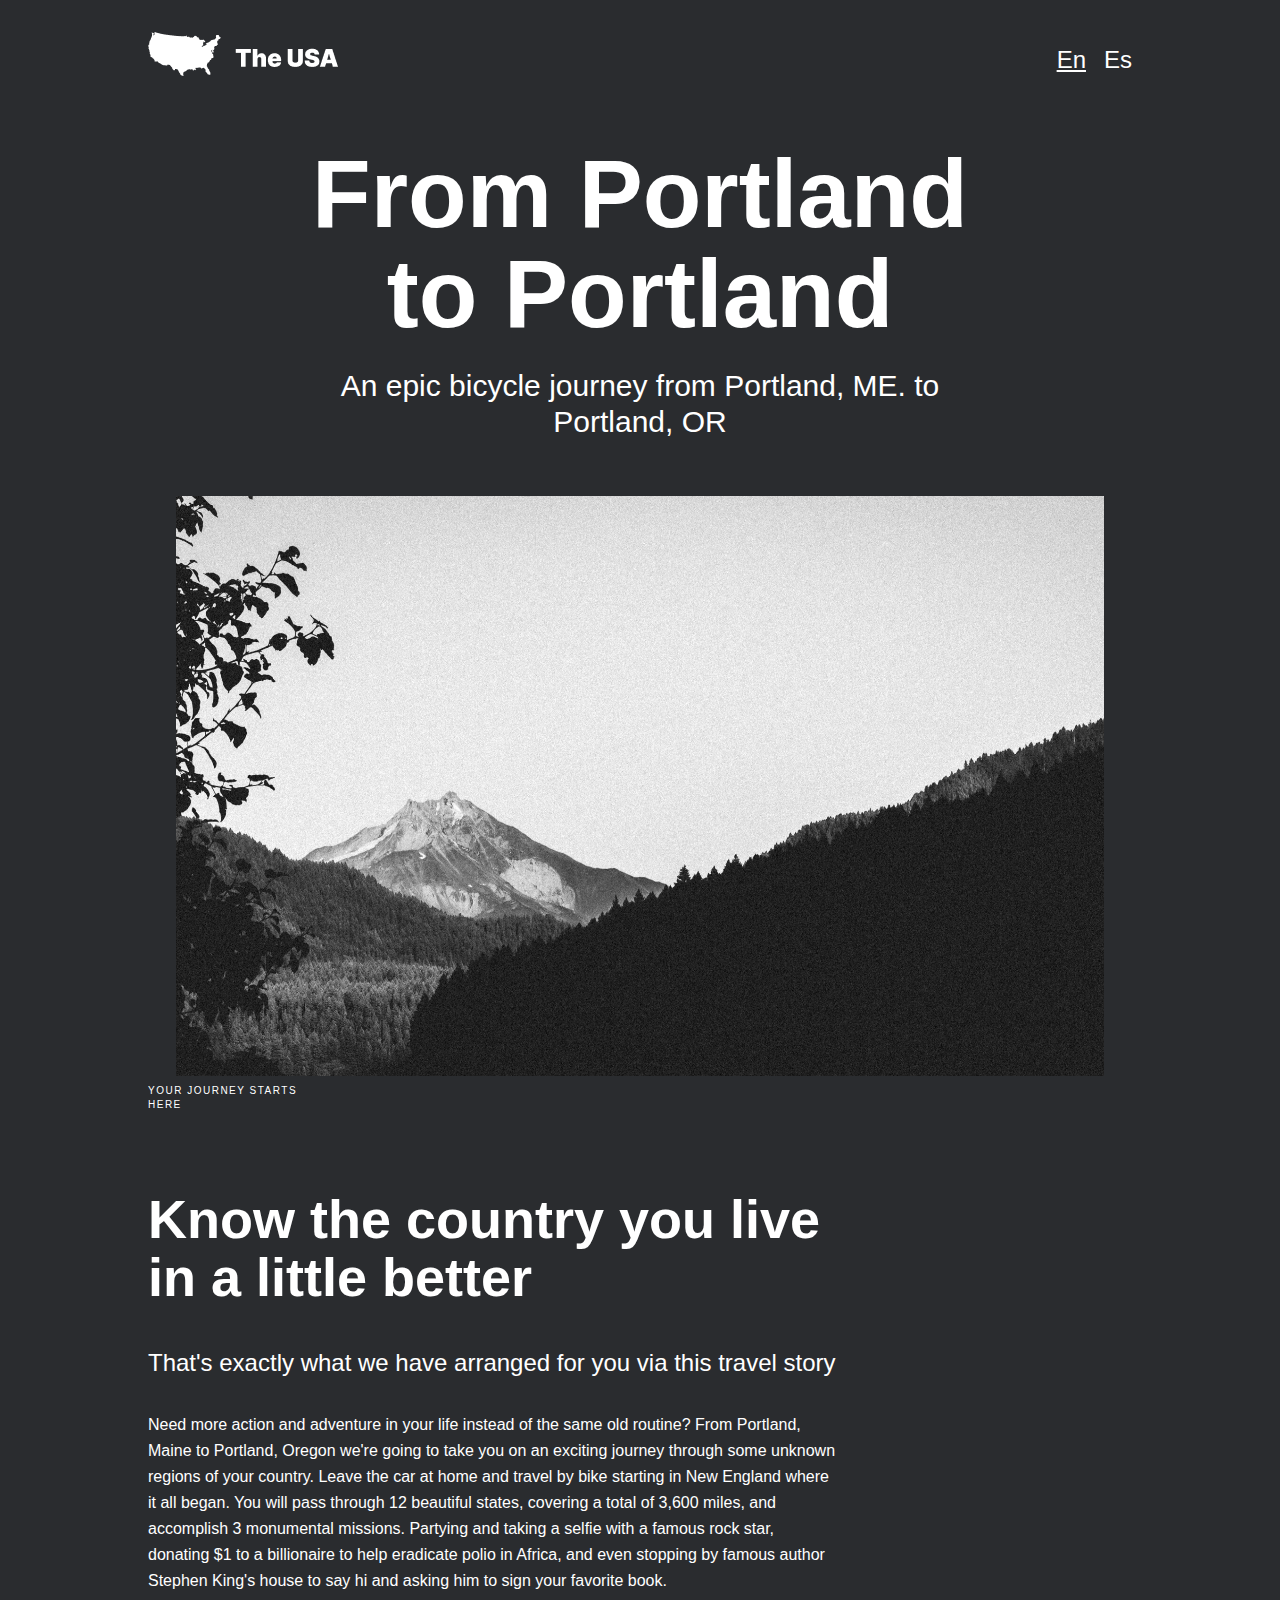
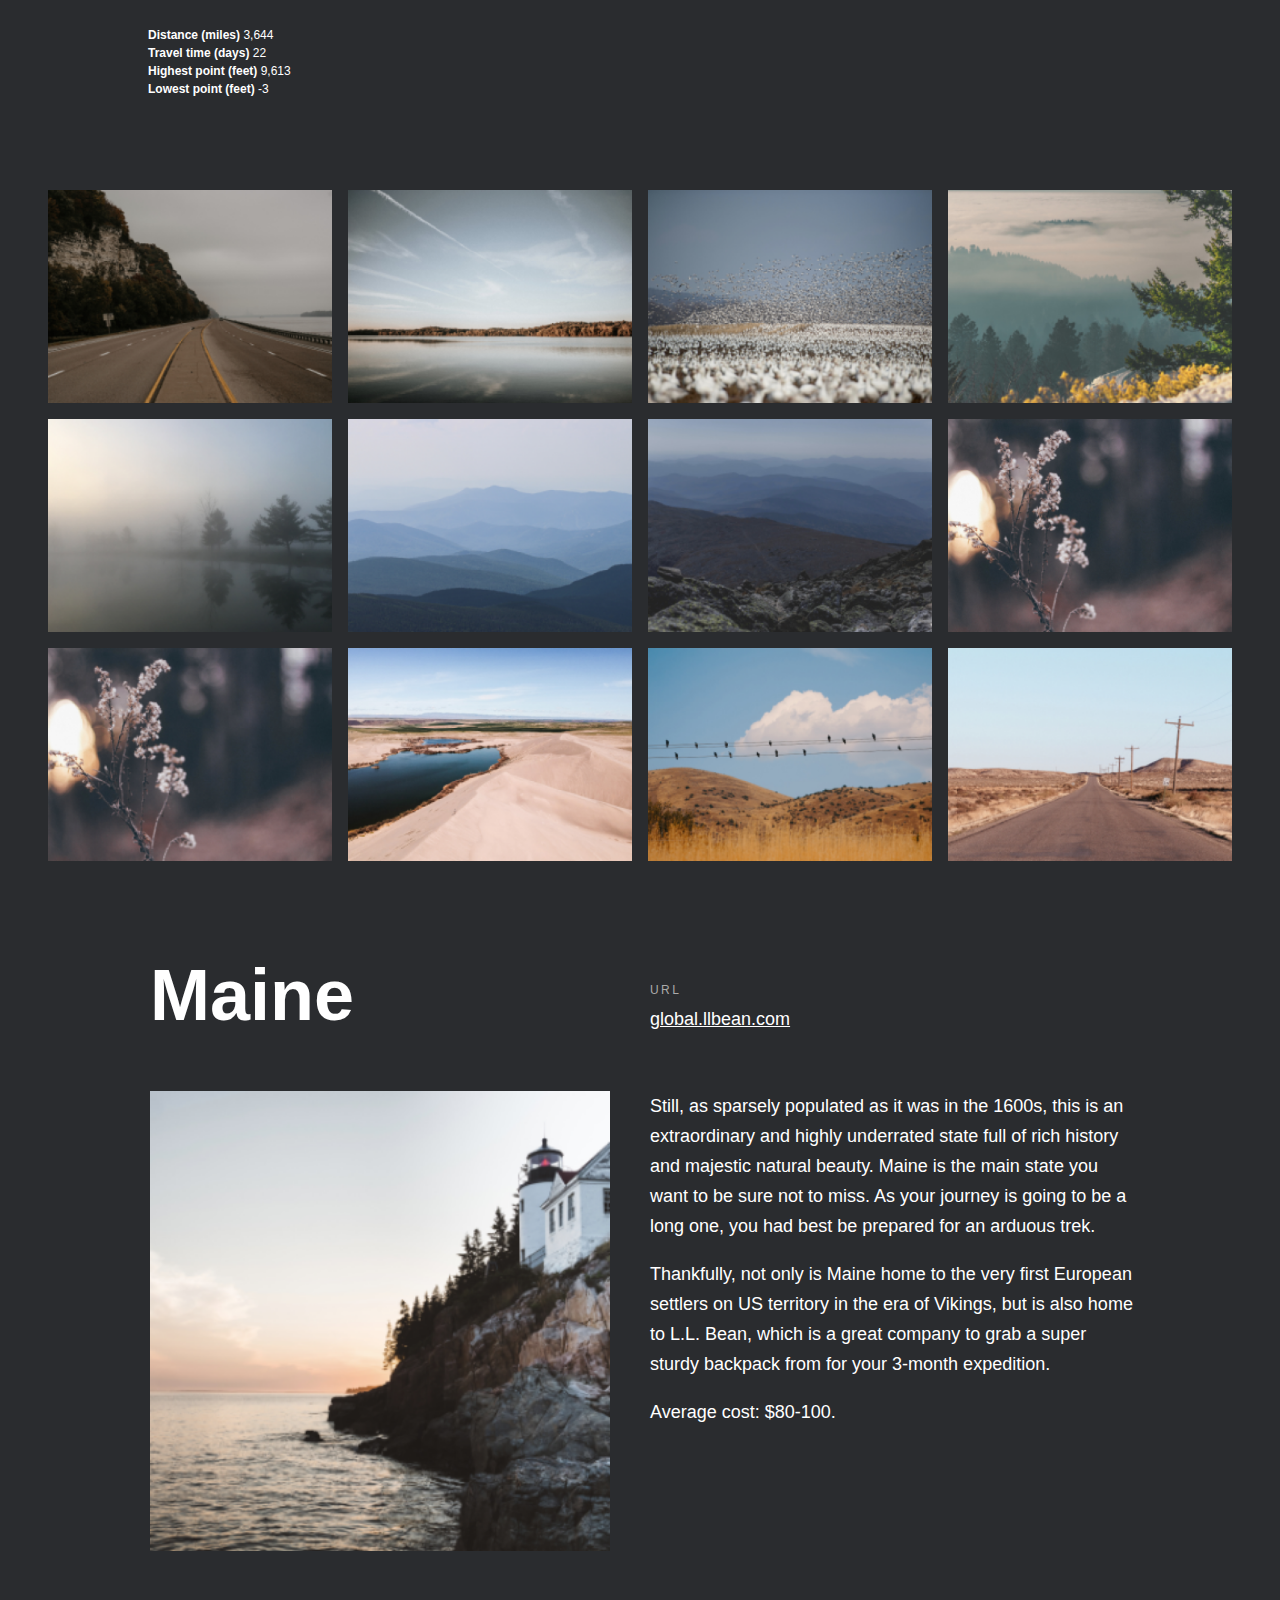
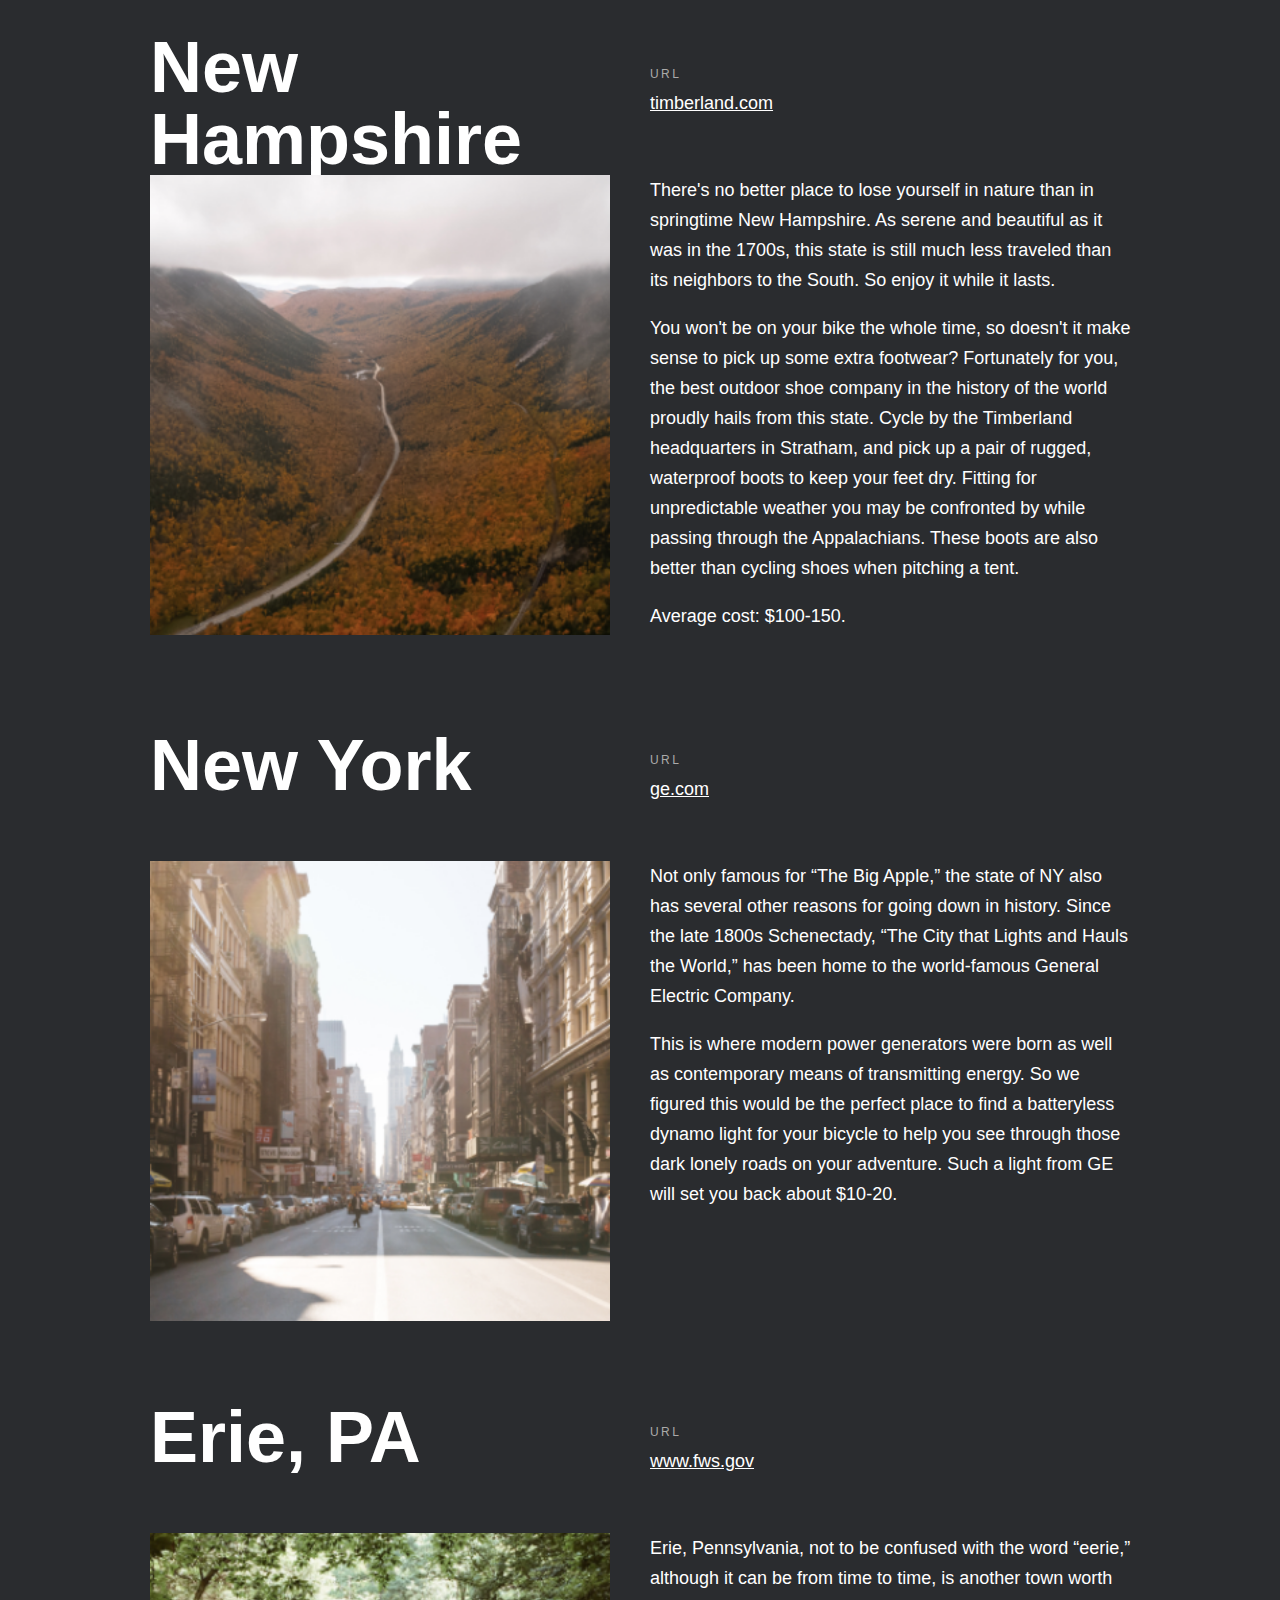
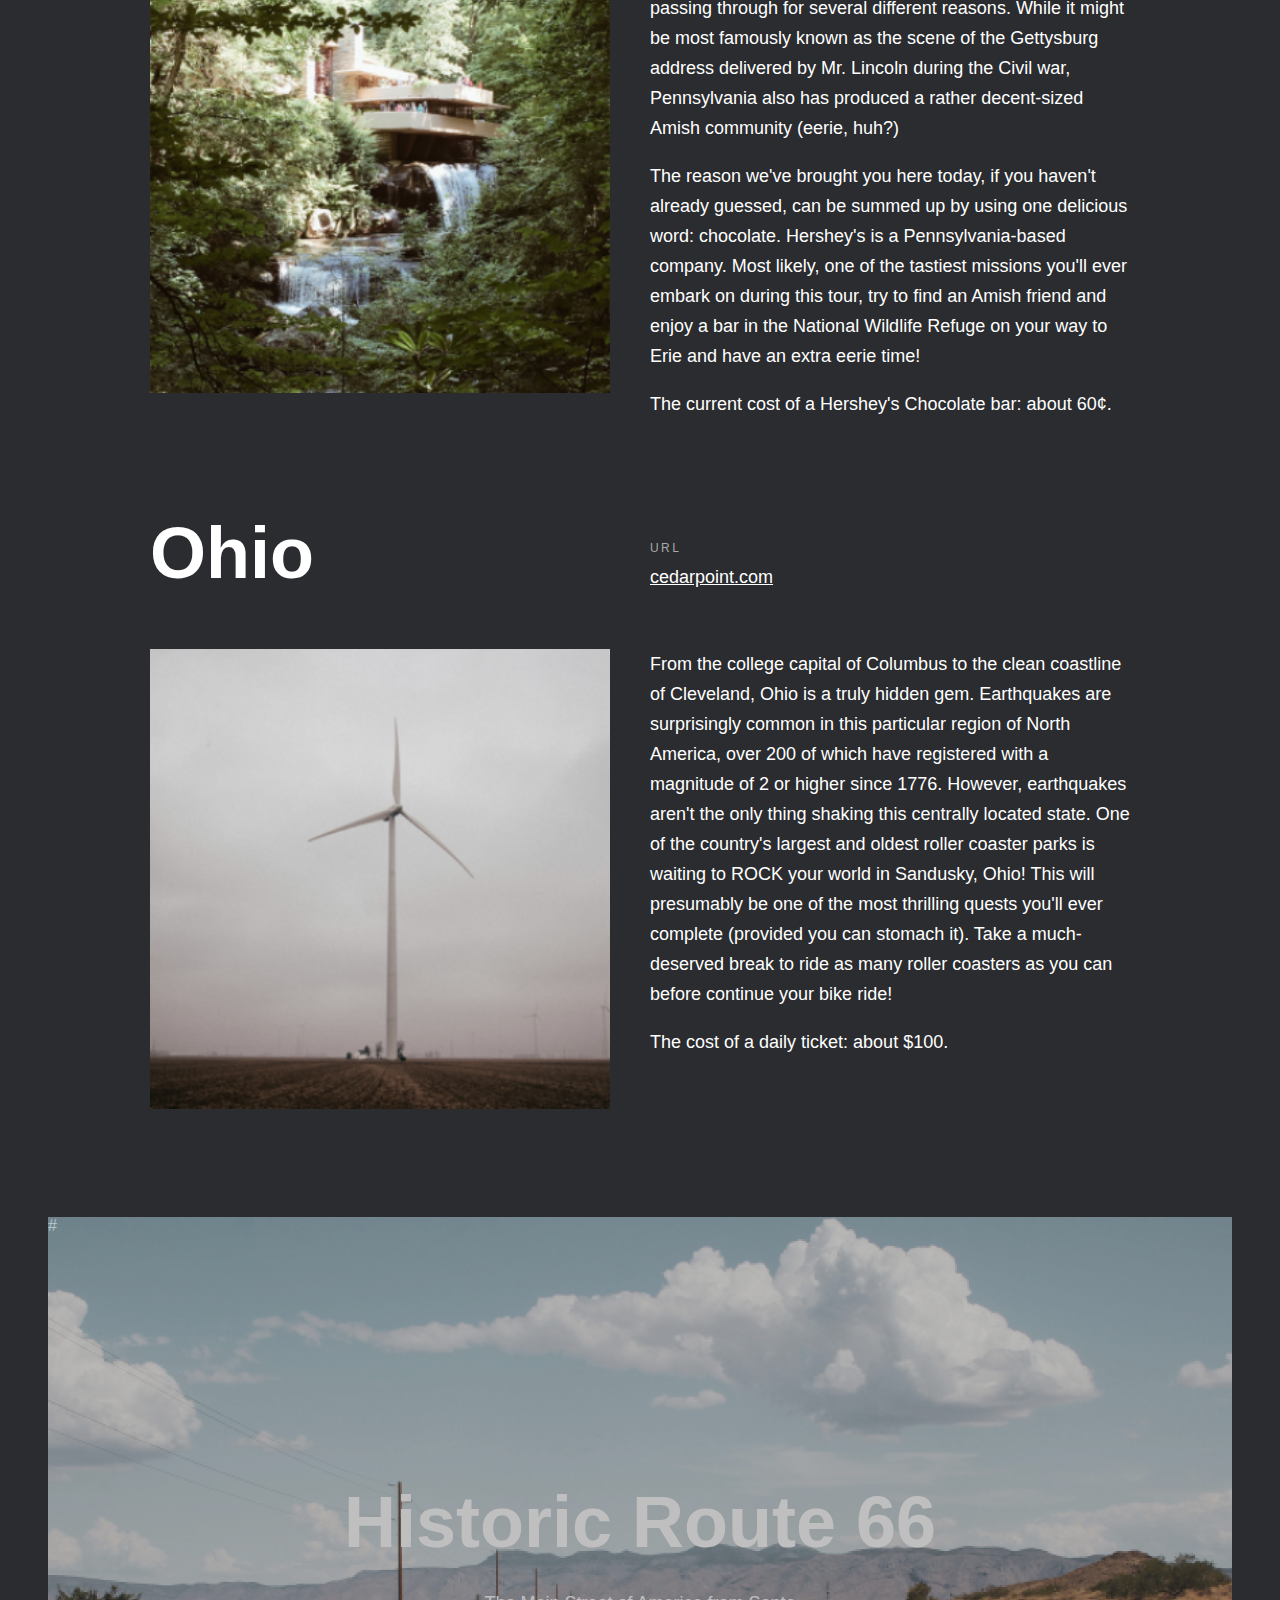
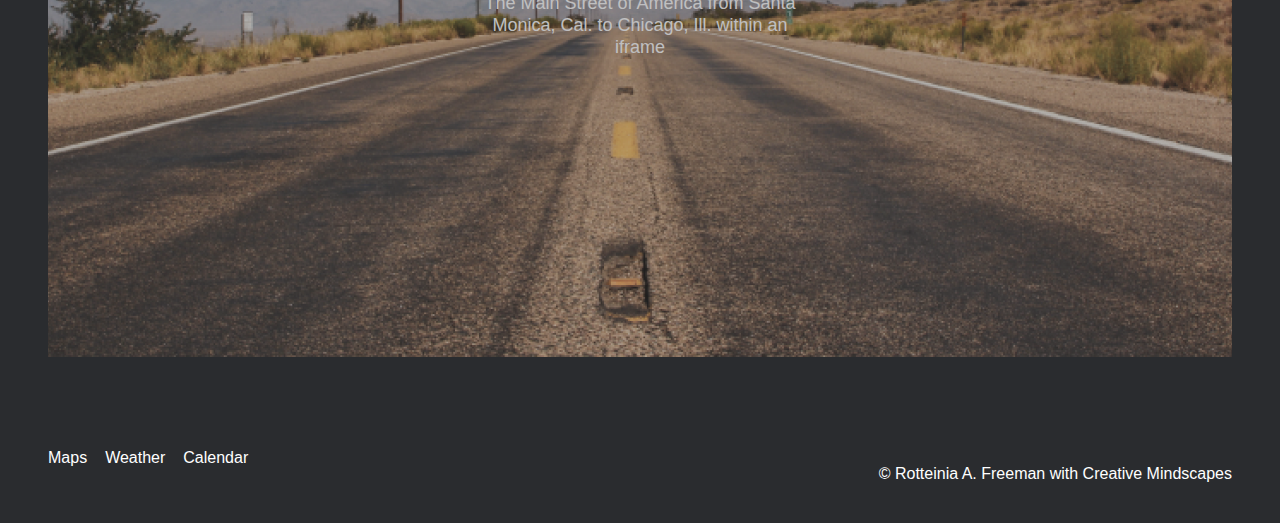
==== index.html @ 41d6a89d "First Commit" ====
<!DOCTYPE html>
<html lang="en">
<head>
  <meta charset="UTF-8">
  <meta name="viewport" content="width=device-width, initial-scale=1.0">
  <meta name="description" content="Practicum by Yandex Project 3">
  <meta name="author" content="Rotteinia A. Freeman">
  <title>From Portland to Portland</title>
  <link rel="stylesheet" href="/vendor/normalize.css">
  <link rel="stylesheet" href="./pages/index.css">
</head>
<!--PAGE complete -->
<body class="page">
<!--HEADER SECTION complete-->
 <header class="header">
      <img src="./images/logo.png" class="header__logo" alt="United States">
      <ul class="header__lang">
        <li><a href="#" class="header__lang_link header__lang_link-active">En </a></li>
        <li><a href="#" class="header__lang_link">Es</a></li>
      </ul>
  </header>
<!--CONTENT SECTION complete-->
  <main>
    <section class="lead">
      <h1 class="lead__title">From Portland to Portland</h1>
      <p class="lead__subtitle">An epic bicycle journey from Portland, ME. to Portland, OR</p>
      <img class="lead__image" alt="Mountain Picture" src="./images/lead__image.jpg">
      <p class="lead__caption">YOUR JOURNEY STARTS HERE</p>
    </section>
<!--INTRO SECTION complete-->
    <section class="intro">
      <h2 class="intro__title">Know the country you live in a little better</h2>
      <p class="intro__subtitle">That's exactly what we have arranged for you via this travel story</p>
      <p class="intro__text">Need more action and adventure in your life instead of the same old routine? From 
              Portland, Maine to Portland, Oregon we're going to take you on an exciting journey through 
              some unknown regions of your country. Leave the car at home and travel by bike starting 
              in New England where it all began. You will pass through 12 beautiful states, covering a total 
              of 3,600 miles, and accomplish 3 monumental missions. Partying and taking a selfie with a famous 
              rock star, donating $1 to a billionaire to help eradicate polio in Africa, and even stopping by famous 
              author Stephen King's house to say hi and asking him to sign your favorite book.</p>
      <ul class="intro__list">
        <li class="intro__list-item"><span class="intro__list-item_bold">Distance (miles) </span>3,644</li>  
        <li class="intro__list-item"><span class="intro__list-item_bold">Travel time (days) </span>22</li>
        <li class="intro__list-item"><span class="intro__list-item_bold">Highest point (feet) </span>9,613</li>
        <li class="intro__list-item"><span class="intro__list-item_bold">Lowest point (feet) </span>-3</li>
      </ul>
    </section>
<!--PHOTO-GRID SECTION fix alt descriptions-->
    <section class="photo-grid">
      <ul class="photo-grid__list">
        <li class="photo-grid__list-item"><img src="./images/photo-grid1.png" class="photo-grid__image" alt="road by water"></li>
        <li class="photo-grid__list-item"><img src="./images/photo-grid2.png" class="photo-grid__image" alt="landscape across the water"></li>
        <li class="photo-grid__list-item"><img src="./images/photo-grid3.png" class="photo-grid__image" alt="flock of birds"></li>
        <li class="photo-grid__list-item"><img src="./images/photo-grid4.png" class="photo-grid__image" alt="mountain forest landscape"></li>
        <li class="photo-grid__list-item"><img src="./images/photo-grid5.png" class="photo-grid__image" alt="foggy trees in the distance"></li>
        <li class="photo-grid__list-item"><img src="./images/photo-grid6.png" class="photo-grid__image" alt="foggy mountains in the distance"></li>
        <li class="photo-grid__list-item"><img src="./images/photo-grid7.png" class="photo-grid__image" alt="mountain landscape"></li>
        <li class="photo-grid__list-item"><img src="./images/photo-grid8.png" class="photo-grid__image" alt="close up of a flowering branch"></li>
        <li class="photo-grid__list-item"><img src="./images/photo-grid9.png" class="photo-grid__image" alt="rolling hills landscape"></li>
        <li class="photo-grid__list-item"><img src="./images/photo-grid10.png" class="photo-grid__image" alt="oasis landscape"></li>
        <li class="photo-grid__list-item"><img src="./images/photo-grid11.png" class="photo-grid__image" alt="birds on a telephone wire"></li>
        <li class="photo-grid__list-item"><img src="./images/photo-grid12.png" class="photo-grid__image" alt="road leading into the distance"></li>
      </ul>
    </section>
<!--PLACES SECTION FIX-->
<section class="places">
  <ul class="places__list">
      <li class="place">         
          <h2 class="place__title">Maine</h2>
          <div class="place__website">
              <span class="place__website_heading">url</span>
              <a class="place__website_link" target="_blank" href="https://global.llbean.com/shop/L.L.Bean-Continental-Rucksack/122952.html?bc=50-816&csp=f&feat=816-GN1">global.llbean.com</a>
          </div>
          <img class="place__image" src="./images/places-maine.png" alt="Maine">
          <div class="place__description">
              <p class="place__paragraph">Still, as sparsely populated as it was in the 1600s, this is an extraordinary and highly underrated state full of rich history and majestic natural beauty. Maine is the main state you want to be sure not to miss. As your journey is going to be a long one, you had best be prepared for an arduous trek.</p>
              <p class="place__paragraph">Thankfully, not only is Maine home to the very first European settlers on US territory in the era of Vikings, but is also home to L.L. Bean, which is a great company to grab a super sturdy backpack from for your 3-month expedition.</p>
              <p class="place__paragraph">Average cost: $80-100.</p>
          </div>
      </li> 
      <li class="place">
          <h2 class="place__title">New Hampshire</h2>
          <div class="place__website">
              <span class="place__website_heading">url</span>
              <a class="place__website_link" target="_blank" href="https://www.timberland.com/timberlandpro.html">timberland.com</a>
          </div>
          <img class="place__image" src="./images/places-newhampshire.png" alt="New Hampshire">
          <div class="place__description">
              <p class="place__paragraph">There's no better place to lose yourself in nature than in springtime New Hampshire. As serene and beautiful as it was in the 1700s, this state is still much less traveled than its neighbors to the South. So enjoy it while it lasts.</p>
              <p class="place__paragraph">You won't be on your bike the whole time, so doesn't it make sense to pick up some extra footwear? Fortunately for you, the best outdoor shoe company in the history of the world proudly hails from this state. Cycle by the Timberland headquarters in Stratham, and pick up a pair of rugged, waterproof boots to keep your feet dry. Fitting for unpredictable weather you may be confronted by while passing through the Appalachians. These boots are also better than cycling shoes when pitching a tent.</p>
              <p class="place__paragraph">Average cost: $100-150.</p>
          </div>
      </li>
      <li class="place">
          <h2 class="place__title">New York</h2>
          <div class="place__website">
              <span class="place__website_heading">url</span>
              <a href="https://www.ge.com/about-us" class="place__website_link" target="_blank">ge.com</a>
          </div>
          <img class="place__image" src="./images/places-newyork.png" alt="New York">
          <div class="place__description">
              <p class="place__paragraph">Not only famous for “The Big Apple,” the state of NY also has several other reasons for going down in history. Since the late 1800s Schenectady, “The City that Lights and Hauls the World,” has been home to the world-famous General Electric Company.</p>
              <p class="place__paragraph">This is where modern power generators were born as well as contemporary means of transmitting energy. So we figured this would be the perfect place to find a batteryless dynamo light for your bicycle to help you see through those dark lonely roads on your adventure. Such a light from GE will set you back about $10-20.</p>
          </div>
      </li>
      <li class="place">
          <h2 class="place__title">Erie, PA</h2>
          <div class="place__website">
              <span class="place__website_heading">url</span>
              <a href="https://www.fws.gov/refuge/erie" class="place__website_link" target="_blank">www.fws.gov</a>
          </div>
          <img class="place__image" src="./images/places-eriepa.png" alt="Erie, PA">
          <div class="place__description">
              <p class="place__paragraph">Erie, Pennsylvania, not to be confused with the word “eerie,” although it can be from time to time, is another town worth passing through for several different reasons. While it might be most famously known as the scene of the Gettysburg address delivered by Mr. Lincoln during the Civil war, Pennsylvania also has produced a rather decent-sized Amish community (eerie, huh?)</p>
              <p class="place__paragraph">The reason we've brought you here today, if you haven't already guessed, can be summed up by using one delicious word: chocolate. Hershey's is a Pennsylvania-based company. Most likely, one of the tastiest missions you'll ever embark on during this tour, try to find an Amish friend and enjoy a bar in the National Wildlife Refuge on your way to Erie and have an extra eerie time!</p>
              <p class="place__paragraph">The current cost of a Hershey's Chocolate bar: about 60¢.</p>
          </div>
      </li>
      <li class="place">
          <h2 class="place__title">Ohio</h2>
          <div class="place__website">
              <span class="place__website_heading">url</span>
              <a href="https://www.cedarpoint.com" class="place__website_link" target="_blank">cedarpoint.com</a>
          </div>
          <img class="place__image" src="./images/places-ohio.png" alt="Ohio">
          <div class="place__description">
              <p class="place__paragraph">From the college capital of Columbus to the clean coastline of Cleveland, Ohio is a truly hidden gem. Earthquakes are surprisingly common in this particular region of North America, over 200 of which have registered with a magnitude of 2 or higher since 1776. However, earthquakes aren't the only thing shaking this centrally located state. One of the country's largest and oldest roller coaster parks is waiting to ROCK your world in Sandusky, Ohio! This will presumably be one of the most thrilling quests you'll ever complete (provided you can stomach it). Take a much-deserved break to ride as many roller coasters as you can before continue your bike ride!</p>
              <p class="place__paragraph">The cost of a daily ticket: about $100.</p>
          </div>
      </li>
  </ul>
</section>

<!--COVER SECTION-->
    <section class="cover">
      <a href="https://www.nps.gov/nr/travel/route66/maps66.html" class="cover__item" target="blank">
        <h2 class="cover__title">Historic Route 66</h2>
        <p class="cover__paragraph">The Main Street of America from Santa Monica, Cal. to Chicago, Ill. within an iframe</p>
      </a>  
      </section>
  </main>
<!--FOOTER SECTION--> 
  <footer class="footer">
    <nav>
      <ul class="footer__links">
        <li class="footer__list-item"><a href="https://yandex.com/maps" class="footer__list-item_link">Maps</a>
        </li>
        <li class="footer__list-item"><a href="https://yandex.com/weather/moscow" class="footer__list-item_link">Weather</a>
        </li>
        <li class="footer__list-item"><a href="https://www.any.do/" class="footer__list-item_link">Calendar</a>
        </li>
      </ul>
    </nav>
    <p class="footer__copyright">&copy; Rotteinia A. Freeman with Creative Mindscapes</p>
  </footer>
</body>
</html>
---- pages/index.css ----
@import url('../vendor/normalize.css');
@import url('../vendor/fonts/fonts.css');
@import url('../blocks/header/header.css');
@import url('../blocks/lead/lead.css');
@import url('../blocks/intro/intro.css');
@import url('../blocks/photo-grid/photo-grid.css');
@import url('../blocks/link/link.css');
@import url('../blocks/place/place.css');
@import url('../blocks/places/places.css');
@import url('../blocks/page/page.css');
@import url('../blocks/cover/cover.css');
@import url('../blocks/footer/footer.css');
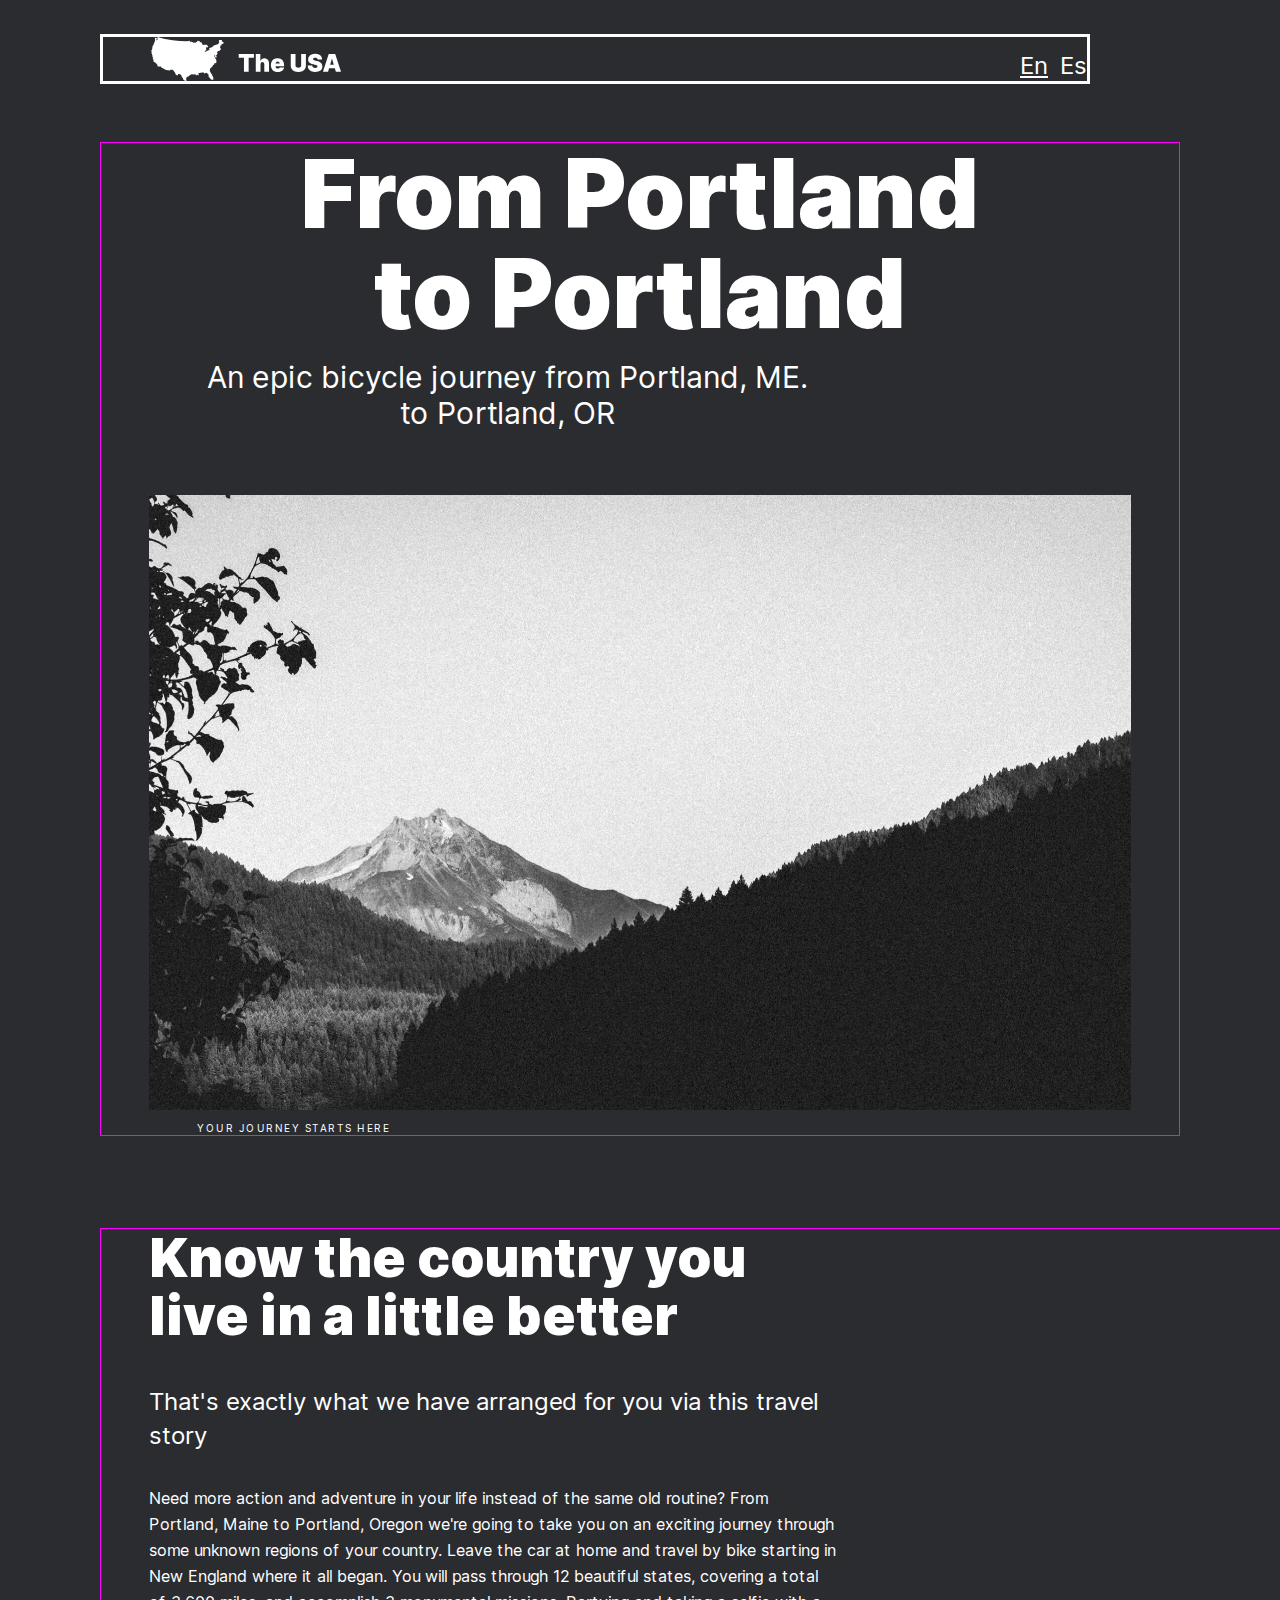
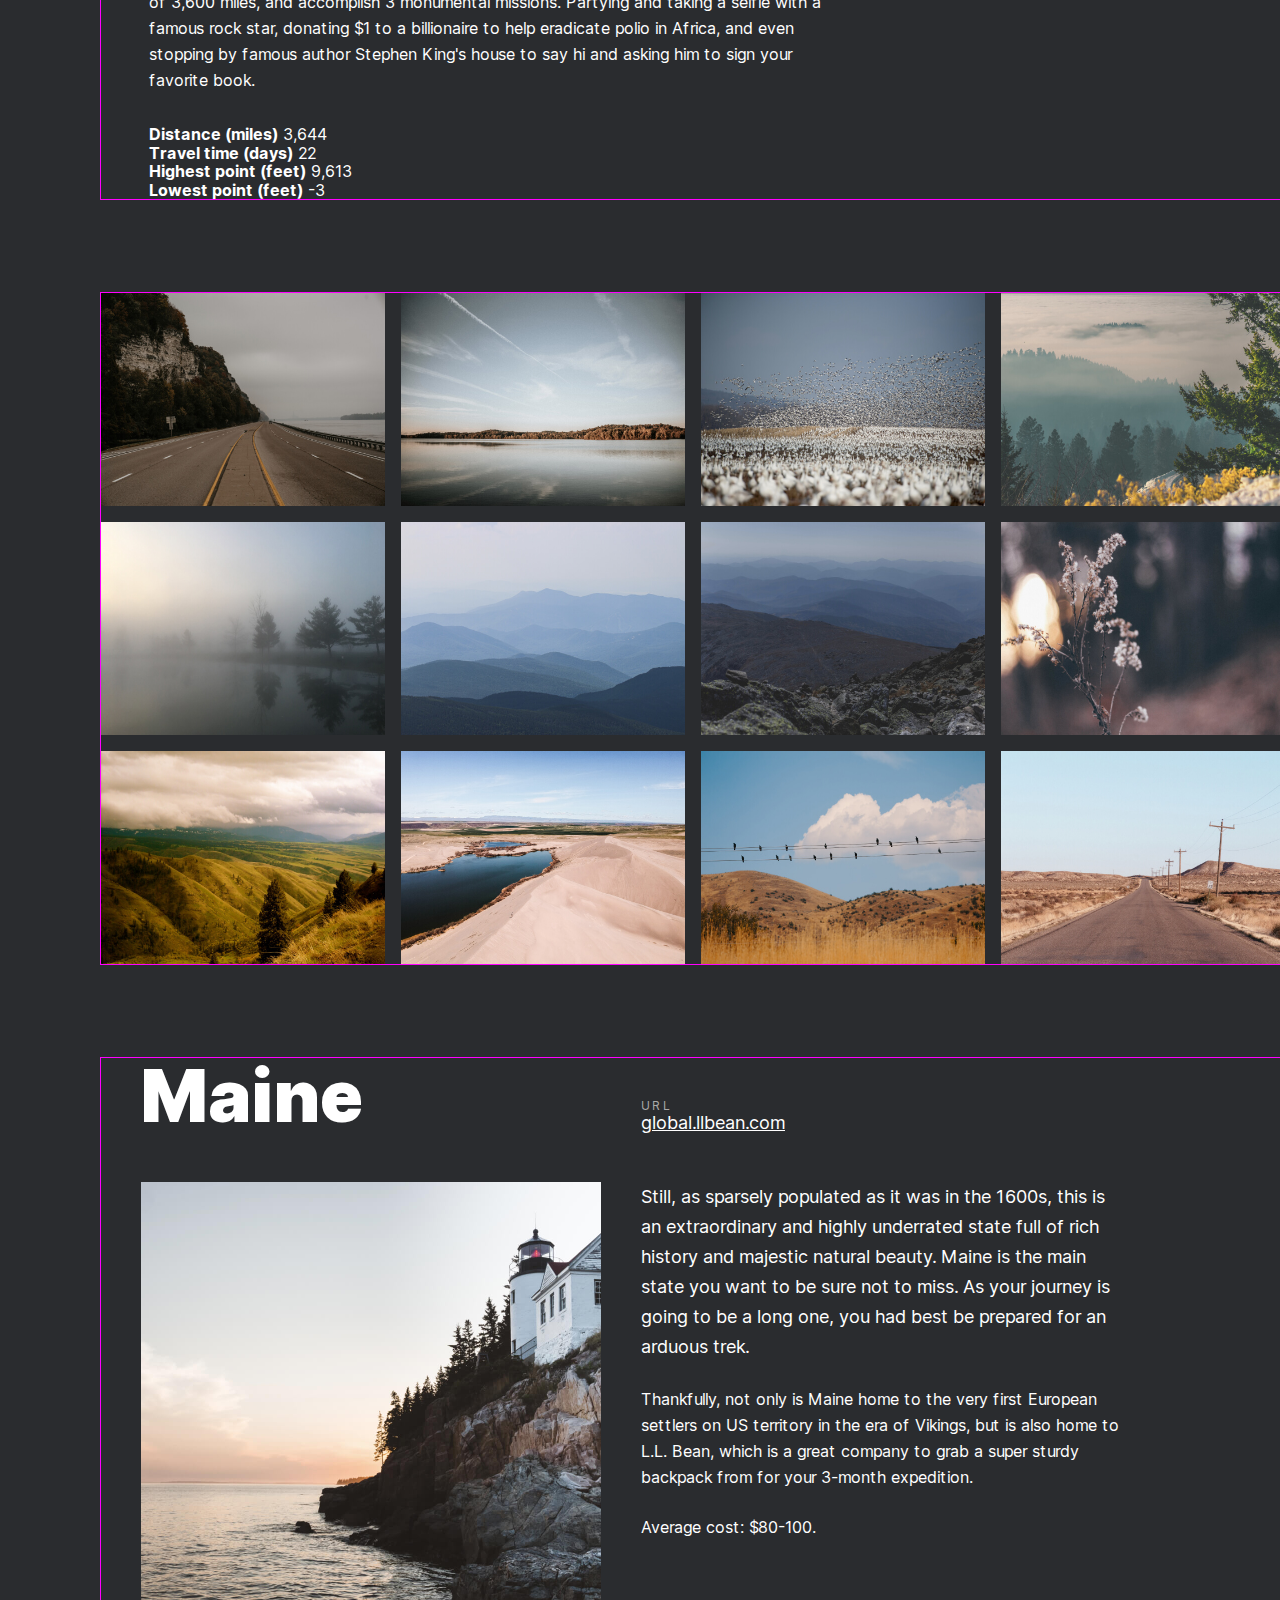
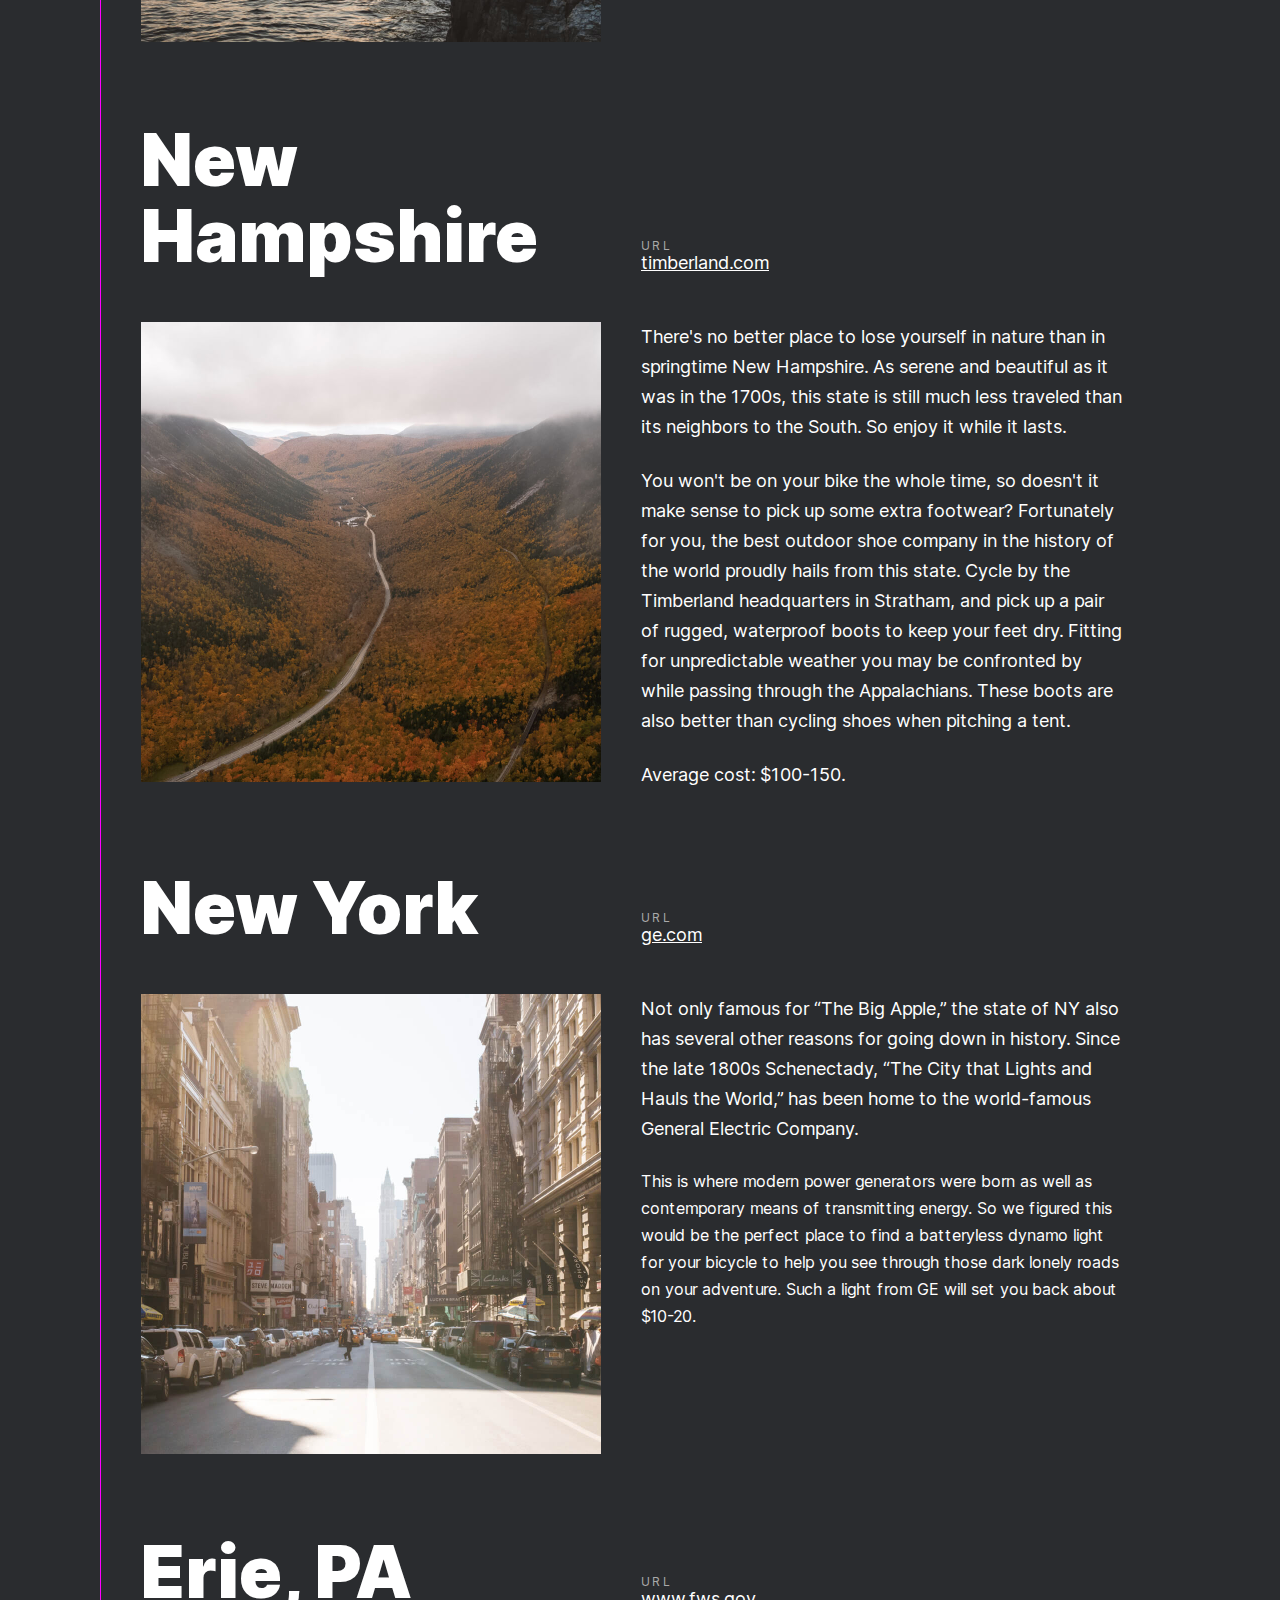
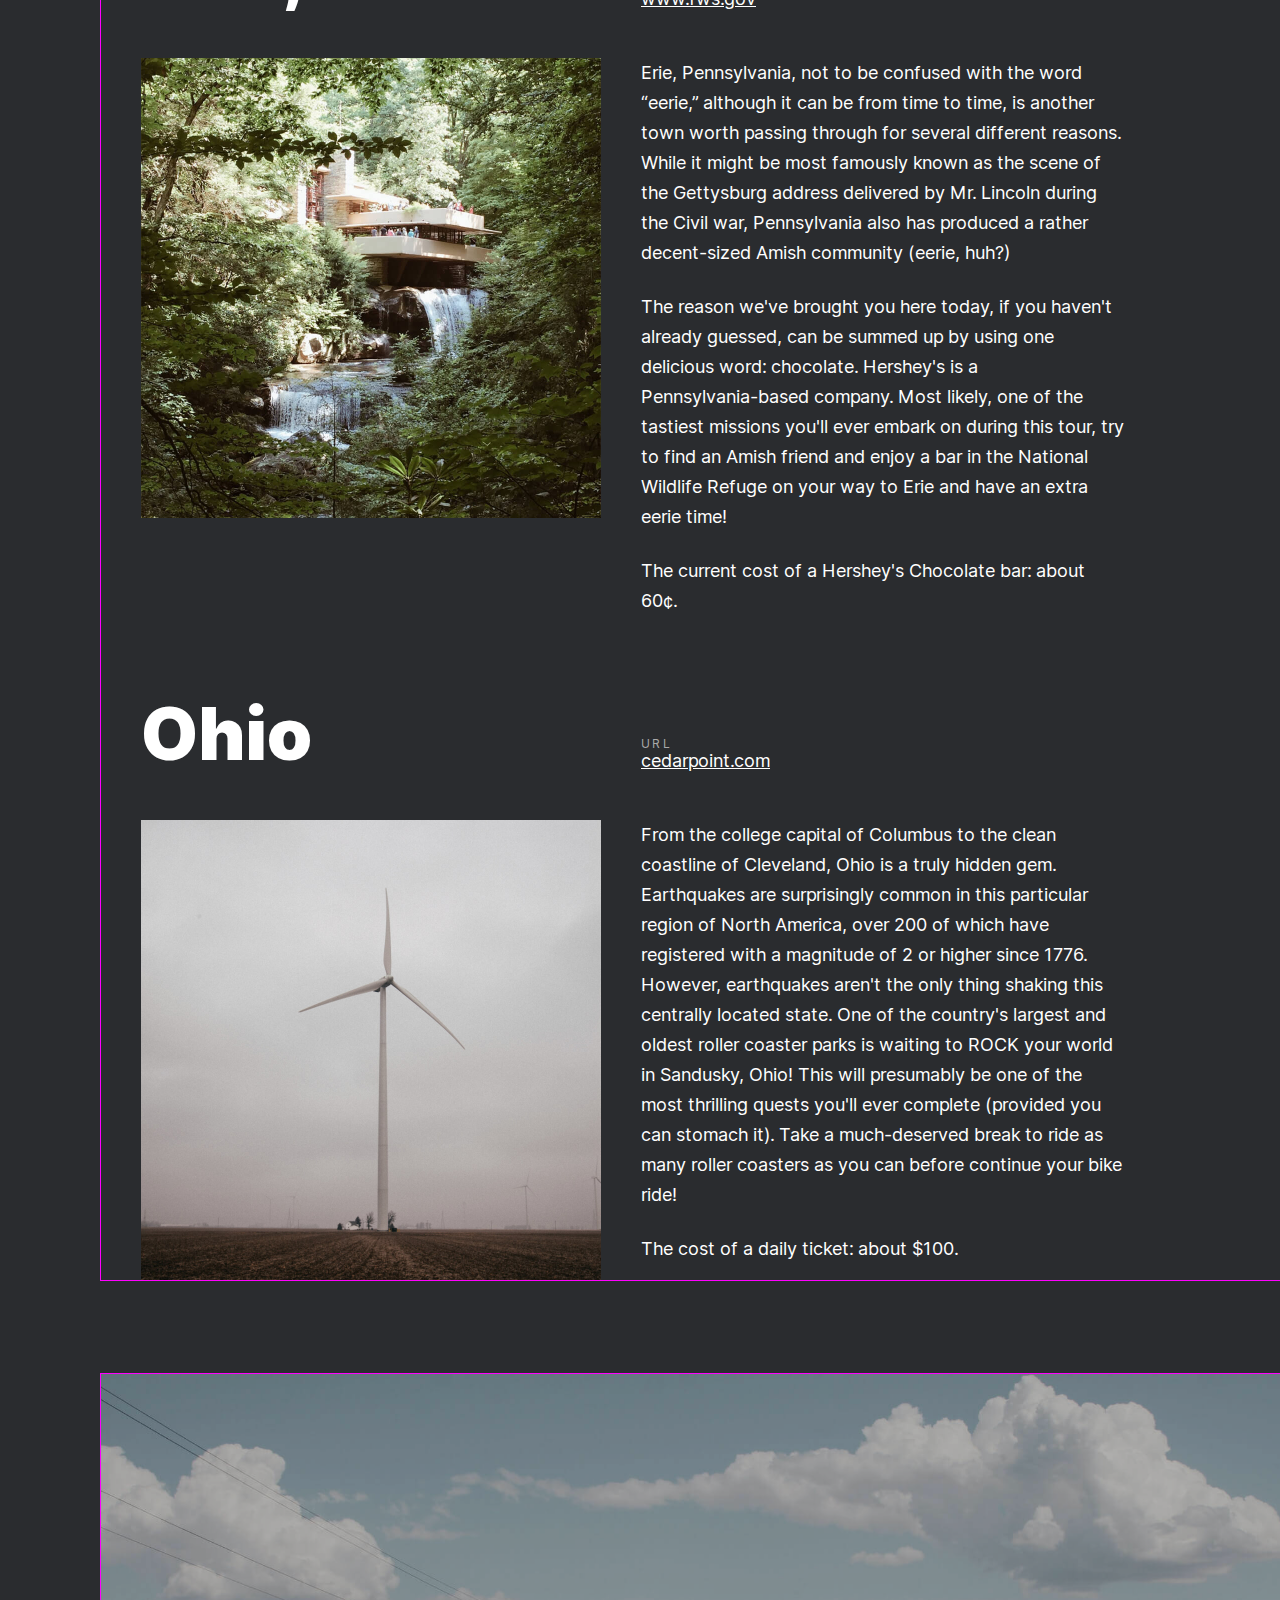
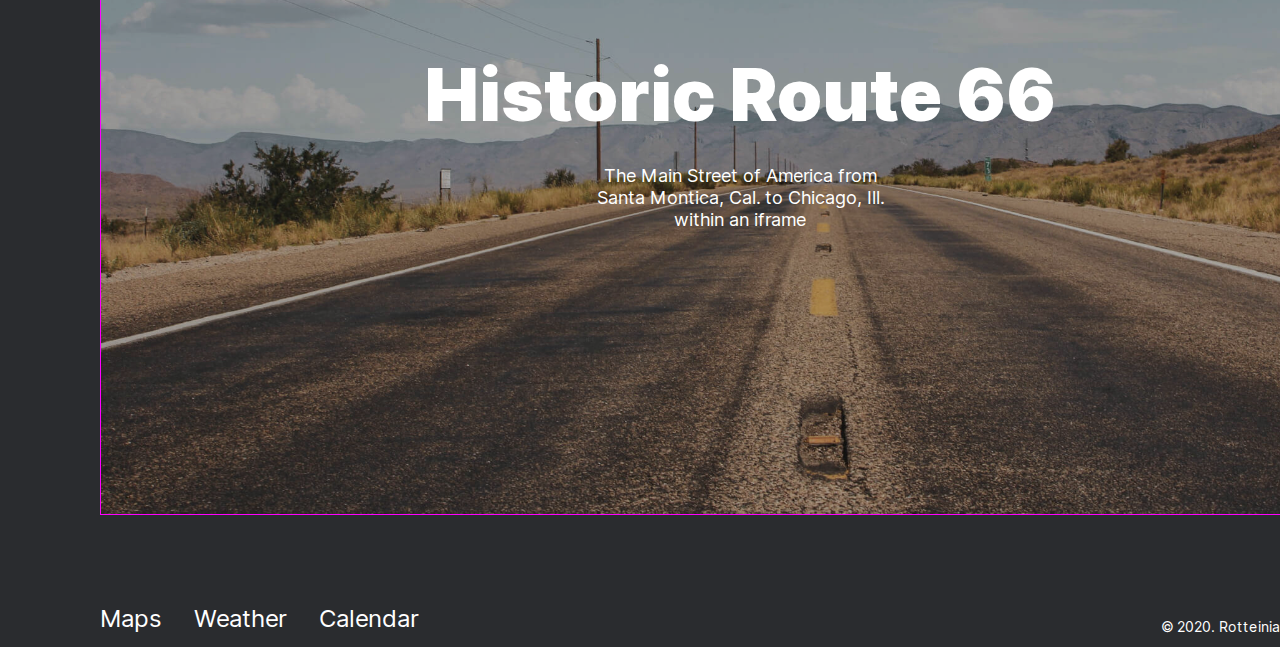
==== commit 35132991: "2nd commit" ====
--- a/index.html
+++ b/index.html
@@ -1,157 +1,156 @@
 <!DOCTYPE html>
-<html lang="en">
-<head>
-  <meta charset="UTF-8">
-  <meta name="viewport" content="width=device-width, initial-scale=1.0">
-  <meta name="description" content="Practicum by Yandex Project 3">
-  <meta name="author" content="Rotteinia A. Freeman">
-  <title>From Portland to Portland</title>
-  <link rel="stylesheet" href="/vendor/normalize.css">
-  <link rel="stylesheet" href="./pages/index.css">
-</head>
-<!--PAGE complete -->
-<body class="page">
-<!--HEADER SECTION complete-->
- <header class="header">
-      <img src="./images/logo.png" class="header__logo" alt="United States">
-      <ul class="header__lang">
-        <li><a href="#" class="header__lang_link header__lang_link-active">En </a></li>
-        <li><a href="#" class="header__lang_link">Es</a></li>
-      </ul>
-  </header>
-<!--CONTENT SECTION complete-->
-  <main>
-    <section class="lead">
-      <h1 class="lead__title">From Portland to Portland</h1>
-      <p class="lead__subtitle">An epic bicycle journey from Portland, ME. to Portland, OR</p>
-      <img class="lead__image" alt="Mountain Picture" src="./images/lead__image.jpg">
-      <p class="lead__caption">YOUR JOURNEY STARTS HERE</p>
-    </section>
-<!--INTRO SECTION complete-->
-    <section class="intro">
-      <h2 class="intro__title">Know the country you live in a little better</h2>
-      <p class="intro__subtitle">That's exactly what we have arranged for you via this travel story</p>
-      <p class="intro__text">Need more action and adventure in your life instead of the same old routine? From 
-              Portland, Maine to Portland, Oregon we're going to take you on an exciting journey through 
-              some unknown regions of your country. Leave the car at home and travel by bike starting 
-              in New England where it all began. You will pass through 12 beautiful states, covering a total 
-              of 3,600 miles, and accomplish 3 monumental missions. Partying and taking a selfie with a famous 
-              rock star, donating $1 to a billionaire to help eradicate polio in Africa, and even stopping by famous 
-              author Stephen King's house to say hi and asking him to sign your favorite book.</p>
-      <ul class="intro__list">
-        <li class="intro__list-item"><span class="intro__list-item_bold">Distance (miles) </span>3,644</li>  
-        <li class="intro__list-item"><span class="intro__list-item_bold">Travel time (days) </span>22</li>
-        <li class="intro__list-item"><span class="intro__list-item_bold">Highest point (feet) </span>9,613</li>
-        <li class="intro__list-item"><span class="intro__list-item_bold">Lowest point (feet) </span>-3</li>
-      </ul>
-    </section>
-<!--PHOTO-GRID SECTION fix alt descriptions-->
-    <section class="photo-grid">
-      <ul class="photo-grid__list">
-        <li class="photo-grid__list-item"><img src="./images/photo-grid1.png" class="photo-grid__image" alt="road by water"></li>
-        <li class="photo-grid__list-item"><img src="./images/photo-grid2.png" class="photo-grid__image" alt="landscape across the water"></li>
-        <li class="photo-grid__list-item"><img src="./images/photo-grid3.png" class="photo-grid__image" alt="flock of birds"></li>
-        <li class="photo-grid__list-item"><img src="./images/photo-grid4.png" class="photo-grid__image" alt="mountain forest landscape"></li>
-        <li class="photo-grid__list-item"><img src="./images/photo-grid5.png" class="photo-grid__image" alt="foggy trees in the distance"></li>
-        <li class="photo-grid__list-item"><img src="./images/photo-grid6.png" class="photo-grid__image" alt="foggy mountains in the distance"></li>
-        <li class="photo-grid__list-item"><img src="./images/photo-grid7.png" class="photo-grid__image" alt="mountain landscape"></li>
-        <li class="photo-grid__list-item"><img src="./images/photo-grid8.png" class="photo-grid__image" alt="close up of a flowering branch"></li>
-        <li class="photo-grid__list-item"><img src="./images/photo-grid9.png" class="photo-grid__image" alt="rolling hills landscape"></li>
-        <li class="photo-grid__list-item"><img src="./images/photo-grid10.png" class="photo-grid__image" alt="oasis landscape"></li>
-        <li class="photo-grid__list-item"><img src="./images/photo-grid11.png" class="photo-grid__image" alt="birds on a telephone wire"></li>
-        <li class="photo-grid__list-item"><img src="./images/photo-grid12.png" class="photo-grid__image" alt="road leading into the distance"></li>
-      </ul>
-    </section>
-<!--PLACES SECTION FIX-->
-<section class="places">
-  <ul class="places__list">
-      <li class="place">         
-          <h2 class="place__title">Maine</h2>
-          <div class="place__website">
-              <span class="place__website_heading">url</span>
-              <a class="place__website_link" target="_blank" href="https://global.llbean.com/shop/L.L.Bean-Continental-Rucksack/122952.html?bc=50-816&csp=f&feat=816-GN1">global.llbean.com</a>
-          </div>
-          <img class="place__image" src="./images/places-maine.png" alt="Maine">
-          <div class="place__description">
-              <p class="place__paragraph">Still, as sparsely populated as it was in the 1600s, this is an extraordinary and highly underrated state full of rich history and majestic natural beauty. Maine is the main state you want to be sure not to miss. As your journey is going to be a long one, you had best be prepared for an arduous trek.</p>
-              <p class="place__paragraph">Thankfully, not only is Maine home to the very first European settlers on US territory in the era of Vikings, but is also home to L.L. Bean, which is a great company to grab a super sturdy backpack from for your 3-month expedition.</p>
-              <p class="place__paragraph">Average cost: $80-100.</p>
-          </div>
-      </li> 
-      <li class="place">
-          <h2 class="place__title">New Hampshire</h2>
-          <div class="place__website">
-              <span class="place__website_heading">url</span>
-              <a class="place__website_link" target="_blank" href="https://www.timberland.com/timberlandpro.html">timberland.com</a>
-          </div>
-          <img class="place__image" src="./images/places-newhampshire.png" alt="New Hampshire">
-          <div class="place__description">
-              <p class="place__paragraph">There's no better place to lose yourself in nature than in springtime New Hampshire. As serene and beautiful as it was in the 1700s, this state is still much less traveled than its neighbors to the South. So enjoy it while it lasts.</p>
-              <p class="place__paragraph">You won't be on your bike the whole time, so doesn't it make sense to pick up some extra footwear? Fortunately for you, the best outdoor shoe company in the history of the world proudly hails from this state. Cycle by the Timberland headquarters in Stratham, and pick up a pair of rugged, waterproof boots to keep your feet dry. Fitting for unpredictable weather you may be confronted by while passing through the Appalachians. These boots are also better than cycling shoes when pitching a tent.</p>
-              <p class="place__paragraph">Average cost: $100-150.</p>
-          </div>
-      </li>
-      <li class="place">
-          <h2 class="place__title">New York</h2>
-          <div class="place__website">
-              <span class="place__website_heading">url</span>
-              <a href="https://www.ge.com/about-us" class="place__website_link" target="_blank">ge.com</a>
-          </div>
-          <img class="place__image" src="./images/places-newyork.png" alt="New York">
-          <div class="place__description">
-              <p class="place__paragraph">Not only famous for “The Big Apple,” the state of NY also has several other reasons for going down in history. Since the late 1800s Schenectady, “The City that Lights and Hauls the World,” has been home to the world-famous General Electric Company.</p>
-              <p class="place__paragraph">This is where modern power generators were born as well as contemporary means of transmitting energy. So we figured this would be the perfect place to find a batteryless dynamo light for your bicycle to help you see through those dark lonely roads on your adventure. Such a light from GE will set you back about $10-20.</p>
-          </div>
-      </li>
-      <li class="place">
-          <h2 class="place__title">Erie, PA</h2>
-          <div class="place__website">
-              <span class="place__website_heading">url</span>
-              <a href="https://www.fws.gov/refuge/erie" class="place__website_link" target="_blank">www.fws.gov</a>
-          </div>
-          <img class="place__image" src="./images/places-eriepa.png" alt="Erie, PA">
-          <div class="place__description">
-              <p class="place__paragraph">Erie, Pennsylvania, not to be confused with the word “eerie,” although it can be from time to time, is another town worth passing through for several different reasons. While it might be most famously known as the scene of the Gettysburg address delivered by Mr. Lincoln during the Civil war, Pennsylvania also has produced a rather decent-sized Amish community (eerie, huh?)</p>
-              <p class="place__paragraph">The reason we've brought you here today, if you haven't already guessed, can be summed up by using one delicious word: chocolate. Hershey's is a Pennsylvania-based company. Most likely, one of the tastiest missions you'll ever embark on during this tour, try to find an Amish friend and enjoy a bar in the National Wildlife Refuge on your way to Erie and have an extra eerie time!</p>
-              <p class="place__paragraph">The current cost of a Hershey's Chocolate bar: about 60¢.</p>
-          </div>
-      </li>
-      <li class="place">
-          <h2 class="place__title">Ohio</h2>
-          <div class="place__website">
-              <span class="place__website_heading">url</span>
-              <a href="https://www.cedarpoint.com" class="place__website_link" target="_blank">cedarpoint.com</a>
-          </div>
-          <img class="place__image" src="./images/places-ohio.png" alt="Ohio">
-          <div class="place__description">
-              <p class="place__paragraph">From the college capital of Columbus to the clean coastline of Cleveland, Ohio is a truly hidden gem. Earthquakes are surprisingly common in this particular region of North America, over 200 of which have registered with a magnitude of 2 or higher since 1776. However, earthquakes aren't the only thing shaking this centrally located state. One of the country's largest and oldest roller coaster parks is waiting to ROCK your world in Sandusky, Ohio! This will presumably be one of the most thrilling quests you'll ever complete (provided you can stomach it). Take a much-deserved break to ride as many roller coasters as you can before continue your bike ride!</p>
-              <p class="place__paragraph">The cost of a daily ticket: about $100.</p>
-          </div>
-      </li>
-  </ul>
-</section>
+<html>
+    <head>
+        <title>TESTING THIS OUT</title>
+        <link rel="stylesheet" href="./vendor/normalize.css">
+        <link rel="stylesheet" href="./pages/index.css">
+    </head>
+    <body class="page">
+        <div class="page__container page__content">
+            <header class="header section section_narrow">
+                <img src="./images/logo.svg" class="header__logo" alt="United States">
+                <ul class="header__lang">
+                  <li class="header__lang_list"><a href="#" class="header__lang_link header__lang_link-active" target="blank">En </a></li>
+                  <li class="header__lang_list"><a href="#" class="header__lang_link" target="blank">Es</a></li>
+                </ul>
+            </header>
+        </div>
+<!-- LEAD SECTION -->
+    <main class="page page__content">
+        <section class="lead section section_narrow">
+            <div class="container container-flex">
+                <h1 class="lead__title container-flex">From Portland to Portland</h1>
+                <h2 class="lead__subtitle container-flex">An epic bicycle journey from Portland, ME. to Portland, OR</h2>
+                <img src="./images/lead-mountains.jpg" alt="Mountain View" class="lead__image">
+                <p class="lead__caption container-flex">Your Journey Starts Here</p>
+            </div>
+        </section>
 
-<!--COVER SECTION-->
-    <section class="cover">
-      <a href="https://www.nps.gov/nr/travel/route66/maps66.html" class="cover__item" target="blank">
-        <h2 class="cover__title">Historic Route 66</h2>
-        <p class="cover__paragraph">The Main Street of America from Santa Monica, Cal. to Chicago, Ill. within an iframe</p>
-      </a>  
-      </section>
-  </main>
-<!--FOOTER SECTION--> 
-  <footer class="footer">
-    <nav>
-      <ul class="footer__links">
-        <li class="footer__list-item"><a href="https://yandex.com/maps" class="footer__list-item_link">Maps</a>
-        </li>
-        <li class="footer__list-item"><a href="https://yandex.com/weather/moscow" class="footer__list-item_link">Weather</a>
-        </li>
-        <li class="footer__list-item"><a href="https://www.any.do/" class="footer__list-item_link">Calendar</a>
-        </li>
-      </ul>
-    </nav>
-    <p class="footer__copyright">&copy; Rotteinia A. Freeman with Creative Mindscapes</p>
-  </footer>
-</body>
-</html>+<!-- INTRO SECTION --> 
+        <section class="intro section section_narrow">
+            <div class="container container-flex">
+                <h2 class="intro__title">Know the country you live in a little better</h2>
+                <h3 class="intro__subtitle">That's exactly what we have arranged for you via this travel story</h3>
+                <p class="intro__text">Need more action and adventure in your life instead of the same old routine? From Portland, Maine to Portland, Oregon we're going to take you on an exciting journey through some unknown regions of your country. Leave the car at home and travel by bike starting in New England where it all began. You will pass through 12 beautiful states, covering a total of 3,600 miles, and accomplish 3 monumental missions. Partying and taking a selfie with a famous rock star, donating $1 to a billionaire to help eradicate polio in Africa, and even stopping by famous author Stephen King's house to say hi and asking him to sign your favorite book.</p>
+                <ul class="intro__list section__list">
+                    <li class="intro__list-item"><span class="intro__span">Distance (miles) </span>3,644</li>
+                    <li class="intro__list-item"><span class="intro__span">Travel time (days) </span>22</li>
+                    <li class="intro__list-item"><span class="intro__span">Highest point (feet) </span>9,613</li>
+                    <li class="intro__list-item"><span  class="intro__span">Lowest point (feet) </span>-3</li>
+                </ul>    
+            </div>
+        </section>
+
+<!-- PHOTO GRID SECTION -->
+        <section class="photo-grid">
+            <div class="container">
+                <ul class="photo-grid__list">
+                    <li class="photo-grid__list-item"><img src="./images/photo-grid-highway.jpg" class="photo-grid__image" alt="highway"></li>
+                    <li class="photo-grid__list-item"><img src="./images/photo-grid-lake.jpg" class="photo-grid__image" alt="lake"></li>
+                    <li class="photo-grid__list-item"><img src="./images/photo-grid-seagulls.jpg" class="photo-grid__image" alt="seagulls"></li>
+                    <li class="photo-grid__list-item"><img src="./images/photo-grid-boise.jpg" class="photo-grid__image" alt="Boise mountains"></li>
+                    <li class="photo-grid__list-item"><img src="./images/photo-grid-fog.jpg" class="photo-grid__image" alt="foggy trees"></li>
+                    <li class="photo-grid__list-item"><img src="./images/photo-grid-valley.jpg" class="photo-grid__image" alt="valley"></li>
+                    <li class="photo-grid__list-item"><img src="./images/photo-grid-pass.jpg" class="photo-grid__image" alt="mountain pass"></li>
+                    <li class="photo-grid__list-item"><img src="./images/photo-grid-twig.jpg" class="photo-grid__image" alt="twig"></li>
+                    <li class="photo-grid__list-item"><img src="./images/photo-grid-clouds.jpg" class="photo-grid__image" alt="clouds landscape"></li>
+                    <li class="photo-grid__list-item"><img src="./images/photo-grid-oasis.jpg" class="photo-grid__image" alt="oasis"></li>
+                    <li class="photo-grid__list-item"><img src="./images/photo-grid-wires.jpg" class="photo-grid__image" alt="birds on wires"></li>
+                    <li class="photo-grid__list-item"><img src="./images/photo-grid-road.jpg" class="photo-grid__image" alt="road to somewhere"></li>
+                  </ul>
+            </div>
+        </section> 
+
+<!-- PLACES SECTION -->
+        <section class="places section section_narrow">
+            <div class="container">
+                <ul class="places__list">
+                    <li class="place">         
+                        <h2 class="place__title section__title">Maine</h2>
+                        <div class="place__url">
+                            <span class="place__url_heading">url</span>
+                            <a class="place__url_link" target="_blank" href="https://global.llbean.com/shop/L.L.Bean-Continental-Rucksack/122952.html?bc=50-816&csp=f&feat=816-GN1">global.llbean.com</a>
+                        </div>
+                        <img class="place__image" src="./images/place-maine.jpg" alt="Maine">
+                        <div class="place__description">
+                            <p class="place__paragraph section__paragraph">Still, as sparsely populated as it was in the 1600s, this is an extraordinary and highly underrated state full of rich history and majestic natural beauty. Maine is the main state you want to be sure not to miss. As your journey is going to be a long one, you had best be prepared for an arduous trek.</p>
+                            <p class="place__paragraph section__paragraph-26">Thankfully, not only is Maine home to the very first European settlers on US territory in the era of Vikings, but is also home to L.L. Bean, which is a great company to grab a super sturdy backpack from for your 3-month expedition.</p>
+                            <p class="place__paragraph section__paragraph-26">Average cost: $80-100.</p>
+                        </div>
+                    </li> 
+                    <li class="place">
+                        <h2 class="place__title section__title">New Hampshire</h2>
+                        <div class="place__url">
+                            <span class="place__url_heading">url</span>
+                            <a class="place__url_link" target="_blank" href="https://www.timberland.com/timberlandpro.html">timberland.com</a>
+                        </div>
+                        <img class="place__image" src="./images/place-new-hampshire.jpg" alt="New Hampshire">
+                        <div class="place__description">
+                            <p class="place__paragraph section__paragraph">There's no better place to lose yourself in nature than in springtime New Hampshire. As serene and beautiful as it was in the 1700s, this state is still much less traveled than its neighbors to the South. So enjoy it while it lasts.</p>
+                            <p class="place__paragraph section__paragraph">You won't be on your bike the whole time, so doesn't it make sense to pick up some extra footwear? Fortunately for you, the best outdoor shoe company in the history of the world proudly hails from this state. Cycle by the Timberland headquarters in Stratham, and pick up a pair of rugged, waterproof boots to keep your feet dry. Fitting for unpredictable weather you may be confronted by while passing through the Appalachians. These boots are also better than cycling shoes when pitching a tent.</p>
+                            <p class="place__paragraph section__paragraph place__paragraph-end">Average cost: $100-150.</p>
+                        </div>
+                    </li>
+                    <li class="place">
+                        <h2 class="place__title  section__title">New York</h2>
+                        <div class="place__url">
+                            <span class="place__url_heading">url</span>
+                            <a href="https://www.ge.com/about-us" class="place__url_link" target="_blank">ge.com</a>
+                        </div>
+                        <img class="place__image" src="./images/place-new-york.jpg" alt="New York">
+                        <div class="place__description">
+                            <p class="place__paragraph section__paragraph">Not only famous for “The Big Apple,” the state of NY also has several other reasons for going down in history. Since the late 1800s Schenectady, “The City that Lights and Hauls the World,” has been home to the <nobr>world-famous</nobr> General Electric Company.</p>
+                            <p class="place__paragraph section__paragraph-27 place__paragraph-end">This is where modern power generators were born as well as contemporary means of transmitting energy. So we figured this would be the perfect place to find a batteryless dynamo light for your bicycle to help you see through those dark lonely roads on your adventure. Such a light from GE will set you back about $10-20.</p>
+                        </div>
+                    </li>
+                    <li class="place">
+                        <h2 class="place__title  section__title">Erie, PA</h2>
+                        <div class="place__url">
+                            <span class="place__url_heading">url</span>
+                            <a href="https://www.fws.gov/refuge/erie" class="place__url_link" target="_blank">www.fws.gov</a>
+                        </div>
+                        <img class="place__image" src="./images/place-pennsylvania.jpg" alt="Erie, PA">
+                        <div class="place__description">
+                            <p class="place__paragraph section__paragraph">Erie, Pennsylvania, not to be confused with the word “eerie,” although it can be from time to time, is another town worth passing through for several different reasons.  While it might be most famously known as the scene of the Gettysburg address delivered by Mr. Lincoln during the Civil war, Pennsylvania also has produced a rather decent-sized Amish community (eerie, huh?)</p>
+                            <p class="place__paragraph section__paragraph">The reason we've brought you here today, if you haven't already guessed, can be summed up by using one delicious word: chocolate. Hershey's is a <nobr>Pennsylvania-based</nobr> company. Most likely, one of the tastiest missions you'll ever embark on during this tour, try to find an Amish friend and enjoy a bar in the National Wildlife Refuge on your way to Erie and have an extra eerie time!</p>
+                            <p class="place__paragraph section__paragraph place__paragraph-end">The current cost of a Hershey's Chocolate bar: about 60¢.</p>
+                        </div>
+                    </li>
+                    <li class="place place__paragraph-last">
+                        <h2 class="place__title  section__title">Ohio</h2>
+                        <div class="place__url">
+                            <span class="place__url_heading">url</span>
+                            <a href="https://www.cedarpoint.com" class="place__url_link" target="_blank">cedarpoint.com</a>
+                        </div>
+                        <img class="place__image" src="./images/place-ohio.jpg" alt="Ohio">
+                        <div class="place__description">
+                            <p class="place__paragraph section__paragraph">From the college capital of Columbus to the clean coastline of Cleveland, Ohio is a truly hidden gem. Earthquakes are surprisingly common in this particular region of North America, over 200 of which have registered with a magnitude of 2 or higher since 1776. However, earthquakes aren't the only thing shaking this centrally located state. One of the country's largest and oldest roller coaster parks is waiting to ROCK your world in Sandusky, Ohio! This will presumably be one of the most thrilling quests you'll ever complete (provided you can stomach it). Take a much-deserved break to ride as many roller coasters as you can before continue your bike ride!</p>
+                            <p class="place__paragraph section__paragraph place__paragraph-end">The cost of a daily ticket: about $100.</p>
+                        </div>
+                    </li>
+                </ul>
+            </div>
+        </section> 
+
+<!-- COVER SECTION -->
+        <section class="cover">
+            <div class="container">
+                <a href="#" class="cover__item">
+                    <h2 class="cover__title section__title">Historic Route 66</h2>
+                    <p class="cover__subtitle">The Main Street of America from Santa Montica, Cal. to Chicago, Ill. within an iframe</p>
+                </a>
+            </div>
+        </section>
+
+<!-- FOOTER -->
+</main>
+        <section class="footer section section_narrow">
+                <ul class="footer__links">
+                    <li class="footer__list"><a class="footer__list-link" href="https://yandex.com/maps" target="blank">Maps</a></li>
+                    <li class="footer__list"><a class="footer__list-link" href="https://yandex.com/weather/moscow" target="blank">Weather</a></li>
+                    <li class="footer__list"><a class="footer__list-link" href="https://www.any.do/" target="blank">Calendar</a></li>
+                </ul>
+                <p class="footer__author">&copy; 2020. Rotteinia</p>
+        </section>
+    </body>
+</html>
--- a/pages/index.css
+++ b/pages/index.css
@@ -1,12 +1,14 @@
-@import url('../vendor/normalize.css');
-@import url('../vendor/fonts/fonts.css');
 @import url('../blocks/header/header.css');
 @import url('../blocks/lead/lead.css');
 @import url('../blocks/intro/intro.css');
 @import url('../blocks/photo-grid/photo-grid.css');
-@import url('../blocks/link/link.css');
+@import url('../blocks/places/places.css');
+@import url('../blocks/cover/cover.css');
+@import url('../blocks/footer/footer.css');
+@import url('../blocks/section/section.css');
+@import url('../blocks/container/container.css');
+@import url('../blocks/container-flex/container-flex.css');
+@import url('../blocks/page/page.css');
 @import url('../blocks/place/place.css');
-@import url('../blocks/places/places.css');
-@import url('../blocks/page/page.css');
-@import url('../blocks/cover/cover.css');
-@import url('../blocks/footer/footer.css');+
+
